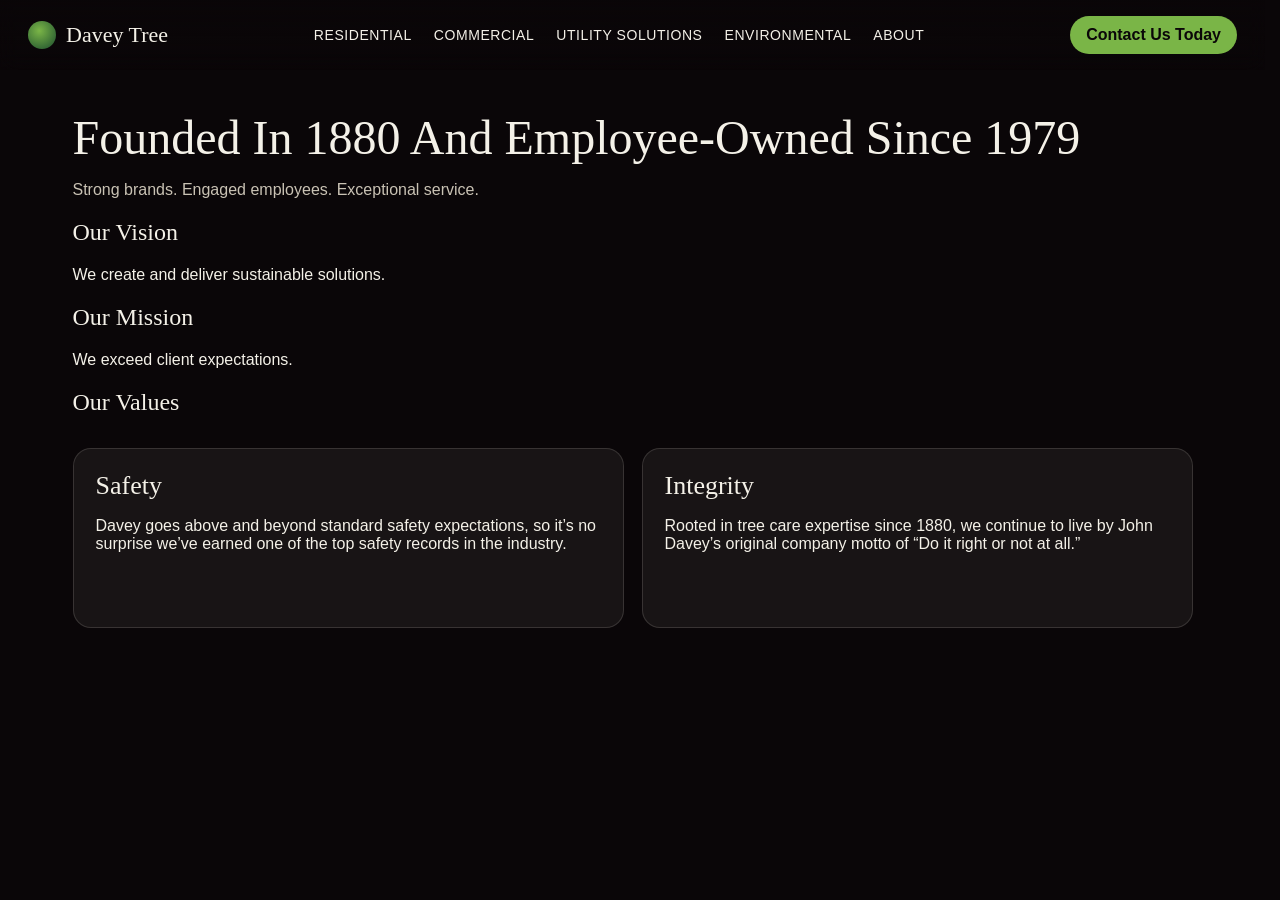
==== about/index.html @ 0217c0de "feat: service and contact pages" ====
<!doctype html><html lang="en"><head><meta charset="utf-8"/><meta name="viewport" content="width=device-width,initial-scale=1"/><title>About Us | Davey Tree</title><link rel="stylesheet" href="/styles.css"/></head><body><header class="nav"><a class="brand" href="/"><span class="brand-mark"></span> Davey Tree</a><nav class="nav-links"><a href="/residential/">Residential</a><a href="/commercial/">Commercial</a><a href="/utility/">Utility Solutions</a><a href="/environmental/">Environmental</a><a href="/about/">About</a></nav><a class="cta" href="/contact/">Contact Us Today</a></header><main class="wrap" style="padding-top:110px"><h1 class="section-title">Founded In 1880 And Employee-Owned Since 1979</h1><p class="lede">Strong brands. Engaged employees. Exceptional service.</p><h2>Our Vision</h2><p>We create and deliver sustainable solutions.</p><h2>Our Mission</h2><p>We exceed client expectations.</p><h2>Our Values</h2><div class="grid"><article class="card"><h3>Safety</h3><p>Davey goes above and beyond standard safety expectations, so it’s no surprise we’ve earned one of the top safety records in the industry.</p></article><article class="card"><h3>Integrity</h3><p>Rooted in tree care expertise since 1880, we continue to live by John Davey’s original company motto of “Do it right or not at all.”</p></article></div></main><script src="/app.js"></script></body></html>
---- styles.css ----
:root {
  --bg: #0a0608;
  --ink: #f4f1e8;
  --muted: #c9c2b4;
  --green: #2f6b3a;
  --green-deep: #1b4d2e;
  --leaf: #7ab547;
  --gold: #c4a35a;
  --card: rgba(244,241,232,0.06);
  --line: rgba(244,241,232,0.14);
}
* { box-sizing: border-box; }
html { scrollbar-gutter: stable; }
html, body {
  margin: 0; padding: 0;
  background: var(--bg);
  color: var(--ink);
  font-family: Imprima, "Segoe UI", sans-serif;
}
a { color: inherit; text-decoration: none; }
h1,h2,h3,h4 { font-family: "Viaoda Libre", Georgia, serif; font-weight: 400; }
.nav {
  position: fixed; top: 0; left: 0; right: 0; z-index: 40;
  display: flex; align-items: center; justify-content: space-between;
  padding: 16px 28px;
  background: linear-gradient(180deg, rgba(10,6,8,.92), rgba(10,6,8,.35) 70%, transparent);
  backdrop-filter: blur(10px);
}
.brand { display: flex; align-items: center; gap: 10px; font-family: "Viaoda Libre", serif; font-size: 22px; }
.brand-mark {
  width: 28px; height: 28px; border-radius: 50%;
  background: radial-gradient(circle at 40% 35%, var(--leaf), var(--green-deep));
}
.nav-links { display: flex; gap: 22px; font-size: 14px; letter-spacing: .04em; text-transform: uppercase; }
.cta { background: var(--leaf); color: #0a0608; border: 0; padding: 10px 16px; border-radius: 999px; font-weight: 600; }
.hero-scroll { height: 280vh; position: relative; }
.hero-sticky { position: sticky; top: 0; height: 100vh; overflow: hidden; }
.layer { position: absolute; inset: -8%; background-size: cover; background-position: center; will-change: transform; }
.portal { inset: 8% 18%; border-radius: 40% 40% 46% 46%; box-shadow: inset 0 0 80px rgba(10,6,8,.55); opacity: .85; }
.curtain { width: 38%; top: 0; bottom: 0; background: linear-gradient(90deg, #0a0608, transparent); pointer-events: none; }
.curtain.left { left: 0; }
.curtain.right { right: 0; background: linear-gradient(270deg, #0a0608, transparent); }
.hero-copy { position: absolute; inset: 0; display: grid; place-content: end start; padding: 12vh 8vw 10vh; z-index: 5; }
.kicker { letter-spacing: .22em; text-transform: uppercase; font-size: 12px; color: var(--leaf); margin-bottom: 14px; }
.hero-copy h1 { font-size: clamp(36px, 6vw, 76px); line-height: 1.05; margin: 0 0 16px; max-width: 16ch; }
.hero-copy p { max-width: 46ch; color: var(--muted); font-size: 18px; }
.wrap { width: min(1120px, calc(100% - 48px)); margin: 0 auto; padding: 72px 0; }
.section-title { font-size: clamp(28px, 4vw, 48px); margin: 0 0 12px; }
.lede { color: var(--muted); max-width: 62ch; }
.grid { display: grid; grid-template-columns: repeat(auto-fit, minmax(240px, 1fr)); gap: 18px; margin-top: 32px; }
.card { background: var(--card); border: 1px solid var(--line); border-radius: 18px; padding: 22px; min-height: 180px; }
.card h3 { margin: 0 0 8px; font-size: 26px; }
.card ul { margin: 10px 0 0; padding-left: 18px; color: var(--muted); }
.card a.more { display: inline-block; margin-top: 14px; color: var(--leaf); }
.band { background: linear-gradient(180deg, rgba(27,77,46,.35), transparent); border-top: 1px solid var(--line); }
.footer { border-top: 1px solid var(--line); padding: 40px 0 28px; color: var(--muted); font-size: 14px; }
.footer .cols { display: grid; grid-template-columns: 1.4fr 1fr 1fr; gap: 24px; }
.notice { font-size: 12px; opacity: .75; margin-top: 24px; }
.form { display: grid; gap: 12px; max-width: 520px; }
input, select, textarea { width: 100%; padding: 12px 14px; border-radius: 10px; border: 1px solid var(--line); background: rgba(244,241,232,.06); color: var(--ink); font: inherit; }
.success { display: none; border: 1px solid var(--leaf); padding: 20px; border-radius: 14px; }
@media (max-width: 767px) { .nav-links { display: none; } .footer .cols { grid-template-columns: 1fr; } }
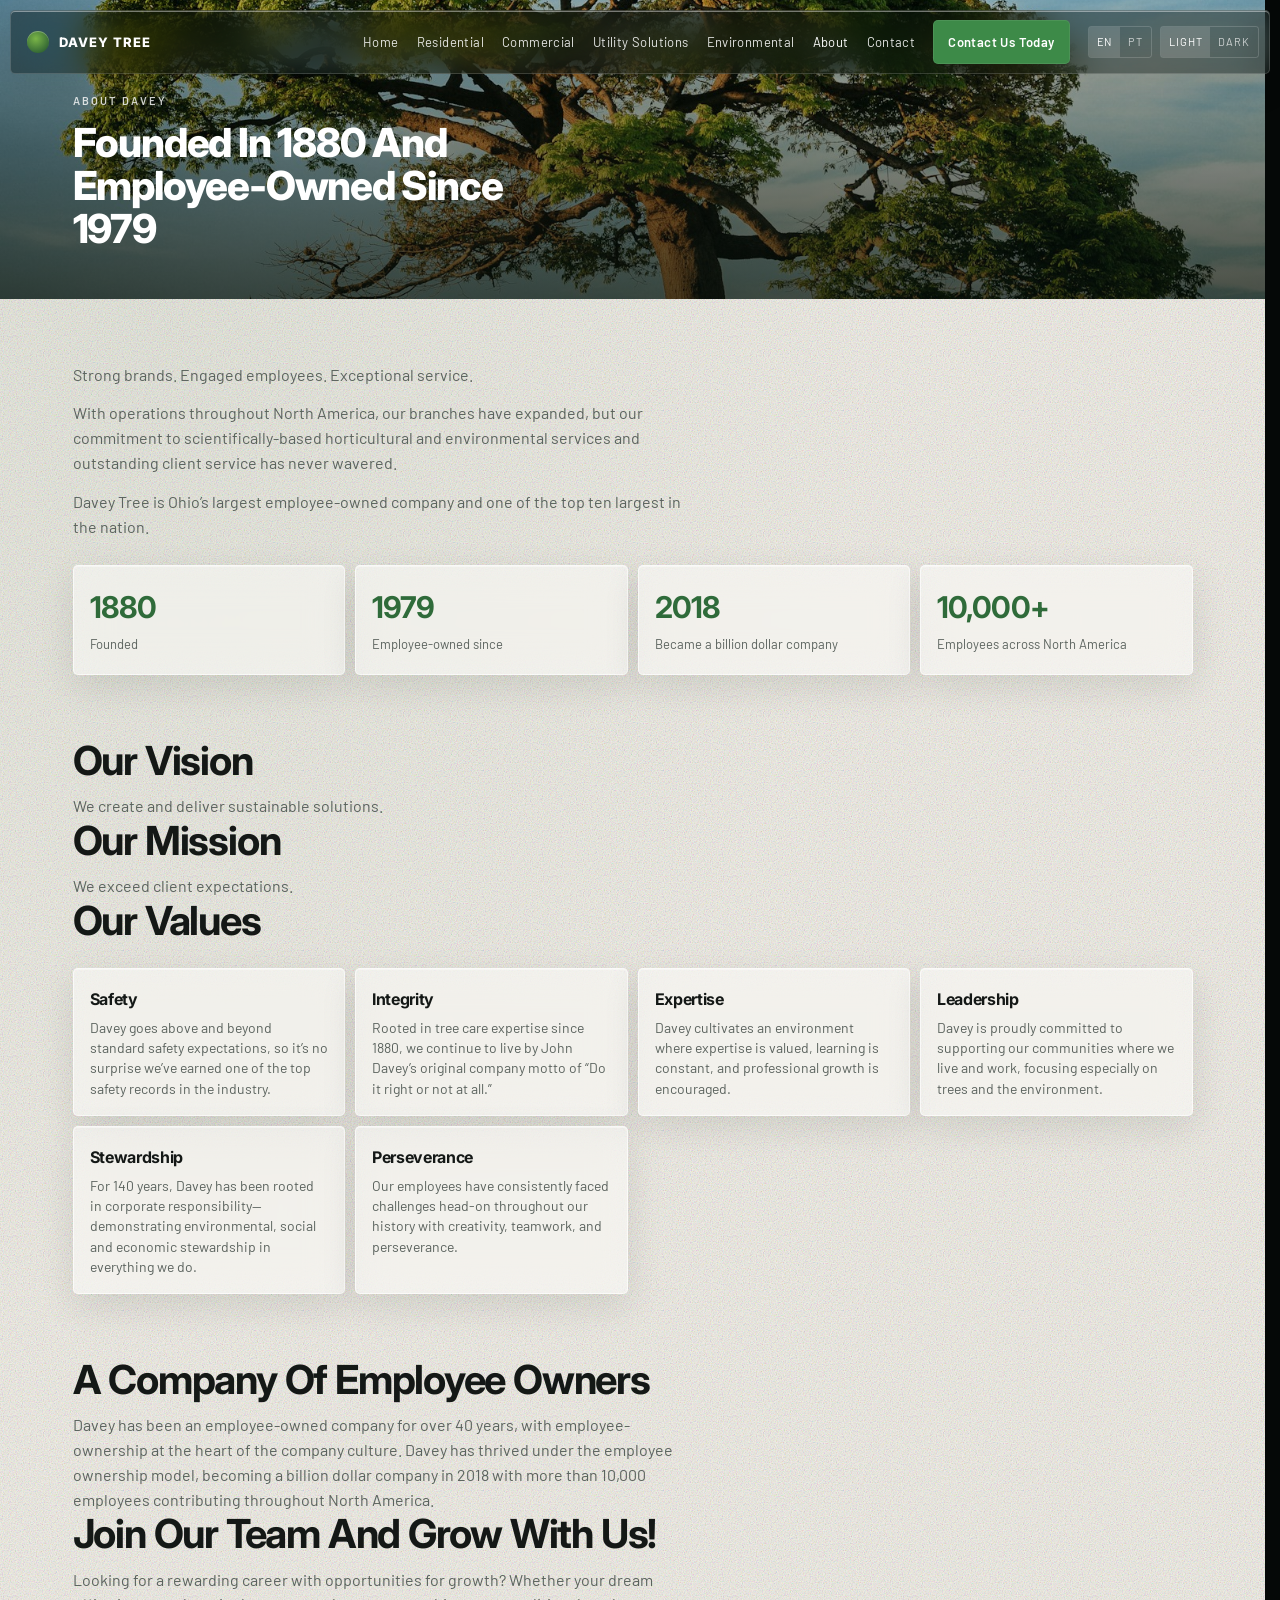
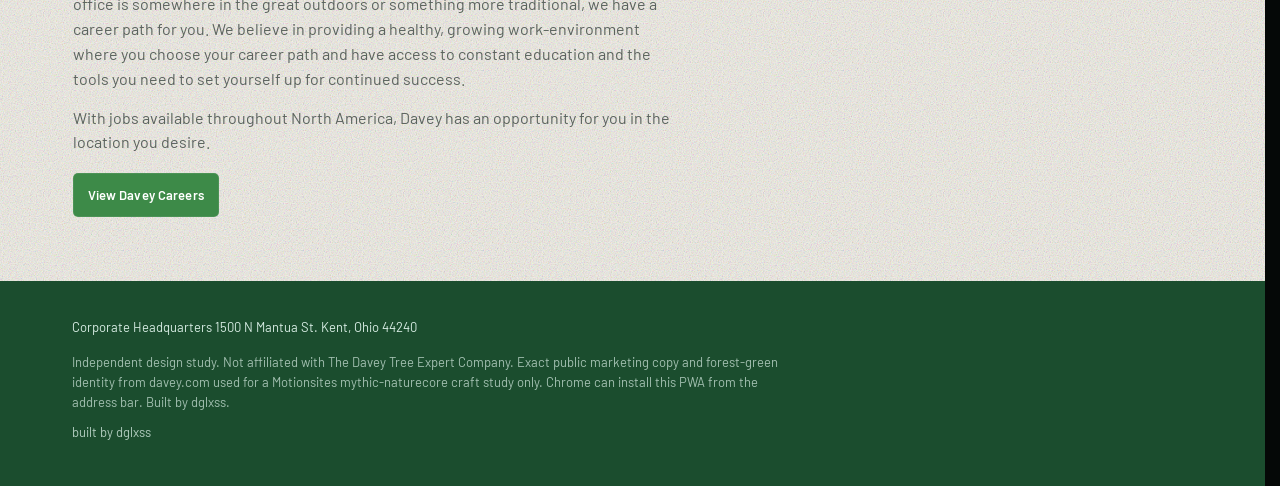
==== commit 340ebe6d: "feat: elevate Davey Tree to liquid-glass craft bar Bring SERVPRO/Budget/Roto glass chrome to the myt" ====
--- a/about/index.html
+++ b/about/index.html
@@ -1 +1,116 @@
-<!doctype html><html lang="en"><head><meta charset="utf-8"/><meta name="viewport" content="width=device-width,initial-scale=1"/><title>About Us | Davey Tree</title><link rel="stylesheet" href="/styles.css"/></head><body><header class="nav"><a class="brand" href="/"><span class="brand-mark"></span> Davey Tree</a><nav class="nav-links"><a href="/residential/">Residential</a><a href="/commercial/">Commercial</a><a href="/utility/">Utility Solutions</a><a href="/environmental/">Environmental</a><a href="/about/">About</a></nav><a class="cta" href="/contact/">Contact Us Today</a></header><main class="wrap" style="padding-top:110px"><h1 class="section-title">Founded In 1880 And Employee-Owned Since 1979</h1><p class="lede">Strong brands. Engaged employees. Exceptional service.</p><h2>Our Vision</h2><p>We create and deliver sustainable solutions.</p><h2>Our Mission</h2><p>We exceed client expectations.</p><h2>Our Values</h2><div class="grid"><article class="card"><h3>Safety</h3><p>Davey goes above and beyond standard safety expectations, so it’s no surprise we’ve earned one of the top safety records in the industry.</p></article><article class="card"><h3>Integrity</h3><p>Rooted in tree care expertise since 1880, we continue to live by John Davey’s original company motto of “Do it right or not at all.”</p></article></div></main><script src="/app.js"></script></body></html>+<!DOCTYPE html>
+<html lang="en">
+<head>
+  <meta charset="utf-8" />
+  <meta name="viewport" content="width=device-width, initial-scale=1" />
+  <title>About Us | Davey Tree</title>
+  <meta name="description" content="Davey Tree has provided home owners and commercial companies quality tree care services since 1880. Learn more about Davey Tree services at Davey.com." />
+  <meta property="og:title" content="About Us | Davey Tree" />
+  <meta property="og:description" content="Davey Tree has provided home owners and commercial companies quality tree care services since 1880. Learn more about Davey Tree services at Davey.com." />
+  <meta property="og:type" content="website" />
+  <meta property="og:url" content="https://davey-tree-pwa.vercel.app/about" />
+  <meta property="og:image" content="https://davey-tree-pwa.vercel.app/images/hero.jpg" />
+  <meta name="twitter:card" content="summary_large_image" />
+  <meta name="twitter:title" content="About Us | Davey Tree" />
+  <meta name="twitter:description" content="Davey Tree has provided home owners and commercial companies quality tree care services since 1880. Learn more about Davey Tree services at Davey.com." />
+  <meta name="theme-color" content="#2f6b3a" />
+  <link rel="canonical" href="https://davey-tree-pwa.vercel.app/about" />
+  <link rel="manifest" href="/manifest.json" />
+  <link rel="icon" href="/icons/icon.svg" type="image/svg+xml" />
+  <link rel="apple-touch-icon" href="/icons/icon-192.svg" />
+  <link rel="stylesheet" href="/css/app.css" />
+  <script>
+    (function () {
+      try {
+        var t = localStorage.getItem('dt-theme');
+        if (t === 'light' || t === 'dark') document.documentElement.setAttribute('data-theme', t);
+        else document.documentElement.setAttribute('data-theme', window.matchMedia('(prefers-color-scheme: dark)').matches ? 'dark' : 'light');
+        if (localStorage.getItem('dt-lang') === 'pt') document.documentElement.setAttribute('lang', 'pt');
+      } catch (e) {}
+    })();
+  </script>
+</head>
+<body class="page">
+  <a class="skip" href="#main" data-i18n="nav.skip">Skip to content</a>
+  <header class="nav liquid-glass">
+    <a class="brand" href="/"><span class="brand-mark" aria-hidden="true"></span>DAVEY TREE</a>
+    <div class="nav-end">
+      <nav class="nav-links" id="navLinks">
+        <a href="/" data-i18n="nav.home">Home</a>
+        <a href="/residential" data-i18n="nav.residential">Residential</a>
+        <a href="/commercial" data-i18n="nav.commercial">Commercial</a>
+        <a href="/utility" data-i18n="nav.utility">Utility Solutions</a>
+        <a href="/environmental" data-i18n="nav.environmental">Environmental</a>
+        <a href="/about" aria-current="page" data-i18n="nav.about">About</a>
+        <a href="/contact" data-i18n="nav.contact">Contact</a>
+        <a class="cta cta-nav" href="/contact">Contact Us Today</a>
+        <div class="nav-tools">
+          <div class="seg" role="group" aria-label="Language">
+            <button type="button" data-set-lang="en" aria-pressed="true">EN</button>
+            <button type="button" data-set-lang="pt" aria-pressed="false">PT</button>
+          </div>
+          <div class="seg" role="group" aria-label="Theme">
+            <button type="button" data-set-theme="light" data-i18n="theme.light">Light</button>
+            <button type="button" data-set-theme="dark" data-i18n="theme.dark">Dark</button>
+          </div>
+        </div>
+      </nav>
+      <a class="cta cta-compact" href="/contact">Contact Us</a>
+      <button class="menu-btn" type="button" aria-expanded="false" aria-controls="navLinks" data-i18n="nav.menu">Menu</button>
+    </div>
+  </header>
+  <section class="page-hero">
+    <div class="page-hero-bg" aria-hidden="true"></div>
+    <div class="page-hero-inner">
+      <p class="eyebrow">About Davey</p>
+      <h1>Founded In 1880 And Employee-Owned Since 1979</h1>
+    </div>
+  </section>
+  <main class="page" id="main">
+    <section class="section">
+      <p>Strong brands. Engaged employees. Exceptional service.</p>
+      <p>With operations throughout North America, our branches have expanded, but our commitment to scientifically-based horticultural and environmental services and outstanding client service has never wavered.</p>
+      <p>Davey Tree is Ohio’s largest employee-owned company and one of the top ten largest in the nation.</p>
+      <div class="stats">
+        <div class="stat liquid-glass"><b>1880</b><span>Founded</span></div>
+        <div class="stat liquid-glass"><b>1979</b><span>Employee-owned since</span></div>
+        <div class="stat liquid-glass"><b>2018</b><span>Became a billion dollar company</span></div>
+        <div class="stat liquid-glass"><b>10,000+</b><span>Employees across North America</span></div>
+      </div>
+    </section>
+    <section class="section" style="padding-top:0">
+      <h2>Our Vision</h2>
+      <p>We create and deliver sustainable solutions.</p>
+      <h2>Our Mission</h2>
+      <p>We exceed client expectations.</p>
+      <h2>Our Values</h2>
+      <div class="grid">
+        <article class="card liquid-glass"><h3>Safety</h3><p>Davey goes above and beyond standard safety expectations, so it’s no surprise we’ve earned one of the top safety records in the industry.</p></article>
+        <article class="card liquid-glass"><h3>Integrity</h3><p>Rooted in tree care expertise since 1880, we continue to live by John Davey’s original company motto of “Do it right or not at all.”</p></article>
+        <article class="card liquid-glass"><h3>Expertise</h3><p>Davey cultivates an environment where expertise is valued, learning is constant, and professional growth is encouraged.</p></article>
+        <article class="card liquid-glass"><h3>Leadership</h3><p>Davey is proudly committed to supporting our communities where we live and work, focusing especially on trees and the environment.</p></article>
+        <article class="card liquid-glass"><h3>Stewardship</h3><p>For 140 years, Davey has been rooted in corporate responsibility—demonstrating environmental, social and economic stewardship in everything we do.</p></article>
+        <article class="card liquid-glass"><h3>Perseverance</h3><p>Our employees have consistently faced challenges head-on throughout our history with creativity, teamwork, and perseverance.</p></article>
+      </div>
+    </section>
+    <section class="section" style="padding-top:0">
+      <h2>A Company Of Employee Owners</h2>
+      <p>Davey has been an employee-owned company for over 40 years, with employee-ownership at the heart of the company culture. Davey has thrived under the employee ownership model, becoming a billion dollar company in 2018 with more than 10,000 employees contributing throughout North America.</p>
+      <h2>Join Our Team And Grow With Us!</h2>
+      <p>Looking for a rewarding career with opportunities for growth? Whether your dream office is somewhere in the great outdoors or something more traditional, we have a career path for you. We believe in providing a healthy, growing work-environment where you choose your career path and have access to constant education and the tools you need to set yourself up for continued success.</p>
+      <p>With jobs available throughout North America, Davey has an opportunity for you in the location you desire.</p>
+      <p style="margin-top:18px"><a class="cta" href="https://jobs.davey.com" rel="noopener">View Davey Careers</a></p>
+    </section>
+  </main>
+  <footer class="footer">
+    <div>Corporate Headquarters 1500 N Mantua St. Kent, Ohio 44240</div>
+    <p class="disclaimer" data-i18n="study.disclaimer">Independent design study. Not affiliated with The Davey Tree Expert Company. Exact public marketing copy and forest-green identity from davey.com used for a Motionsites mythic-naturecore craft study only. Chrome can install this PWA from the address bar. Built by dglxss.</p>
+    <p class="byline">built by dglxss</p>
+  </footer>
+  <div class="dock liquid-glass">
+    <a class="cta" href="/contact">Request A Free Consultation</a>
+    <a class="btn-ghost" href="https://www.davey.com/local-residential-office-directory/" rel="noopener">Find A Local Office</a>
+  </div>
+  <script src="/js/app.js"></script>
+</body>
+</html>
--- a/css/app.css
+++ b/css/app.css
@@ -0,0 +1,586 @@
+@import url('https://fonts.googleapis.com/css2?family=Barlow:wght@400;500;600;700&family=Inter:wght@500;600;700;800&display=swap');
+
+:root {
+  --green: #2f6b3a;
+  --green-2: #3d8a48;
+  --green-deep: #1b4d2e;
+  --leaf: #7ab547;
+  --gold: #c4a35a;
+  --cream: #f4f1e8;
+  --ink: #141816;
+  --muted: #5b635e;
+  --white: #ffffff;
+  --line: rgba(20, 24, 22, 0.1);
+  --glass: rgba(255, 255, 255, 0.56);
+  --glass-border: rgba(255, 255, 255, 0.62);
+  --glass-ink: #141816;
+  --page: var(--cream);
+  --panel: rgba(255, 255, 255, 0.42);
+  --r: 5px;
+  --r-sm: 3px;
+  --ease: cubic-bezier(0.22, 1, 0.36, 1);
+  --t: 280ms;
+  --pad: clamp(20px, 6vw, 72px);
+  --max: 1120px;
+  --nav-h: 64px;
+  color-scheme: light;
+}
+
+html[data-theme="dark"] {
+  --cream: #0b100e;
+  --ink: #e7efe9;
+  --muted: #9aaba2;
+  --line: rgba(255, 255, 255, 0.1);
+  --glass: rgba(10, 18, 14, 0.48);
+  --glass-border: rgba(255, 255, 255, 0.14);
+  --glass-ink: #e7efe9;
+  --page: #080c0a;
+  --panel: rgba(14, 24, 19, 0.55);
+  color-scheme: dark;
+}
+
+* { box-sizing: border-box; }
+html, body { margin: 0; padding: 0; }
+html { background: #050807; scrollbar-gutter: stable; }
+body {
+  font-family: Barlow, Inter, system-ui, sans-serif;
+  color: var(--ink);
+  background: var(--page);
+  line-height: 1.55;
+  min-height: 100%;
+  overflow-x: clip;
+}
+img { max-width: 100%; }
+a { color: inherit; }
+button, input, select, textarea { font: inherit; }
+[hidden] { display: none !important; }
+
+.skip {
+  position: absolute;
+  left: 12px;
+  top: -48px;
+  z-index: 80;
+  padding: 8px 12px;
+  background: var(--green);
+  color: #fff;
+  border-radius: var(--r-sm);
+}
+.skip:focus { top: 12px; }
+
+.liquid-glass {
+  background: var(--glass);
+  background-blend-mode: luminosity;
+  backdrop-filter: blur(18px) saturate(1.45);
+  -webkit-backdrop-filter: blur(18px) saturate(1.45);
+  border: 1px solid var(--glass-border);
+  box-shadow:
+    inset 0 1px 0 rgba(255, 255, 255, 0.42),
+    0 12px 36px rgba(4, 16, 10, 0.1);
+}
+
+.nav.liquid-glass {
+  --glass: rgba(8, 16, 12, 0.42);
+  --glass-border: rgba(255, 255, 255, 0.16);
+  color: #fff;
+}
+
+.nav {
+  position: fixed;
+  top: 10px;
+  left: 10px;
+  right: 10px;
+  z-index: 50;
+  display: flex;
+  align-items: center;
+  justify-content: space-between;
+  gap: 16px;
+  min-height: var(--nav-h);
+  padding: 8px 10px 8px 16px;
+  border-radius: var(--r);
+  contain: layout paint;
+}
+
+.brand {
+  display: inline-flex;
+  align-items: center;
+  gap: 10px;
+  font-family: Inter, sans-serif;
+  font-weight: 800;
+  letter-spacing: 0.08em;
+  color: #fff;
+  text-decoration: none;
+  font-size: 13px;
+}
+.brand-mark {
+  width: 22px;
+  height: 22px;
+  border-radius: 50%;
+  background: radial-gradient(circle at 40% 35%, var(--leaf), var(--green-deep));
+  box-shadow: inset 0 1px 0 rgba(255, 255, 255, 0.28);
+}
+
+.nav-end {
+  display: flex;
+  align-items: center;
+  gap: 8px;
+}
+.nav-links {
+  display: flex;
+  align-items: center;
+  gap: 18px;
+}
+.nav-links a {
+  color: rgba(255, 255, 255, 0.88);
+  text-decoration: none;
+  font-size: 13px;
+  letter-spacing: 0.03em;
+  transition: color var(--t) var(--ease);
+}
+.nav-links a:hover,
+.nav-links a[aria-current="page"] { color: #fff; }
+
+.nav-tools {
+  display: flex;
+  align-items: center;
+  gap: 8px;
+}
+.seg {
+  display: inline-flex;
+  border: 1px solid rgba(255, 255, 255, 0.16);
+  border-radius: var(--r-sm);
+  overflow: hidden;
+}
+.seg button {
+  appearance: none;
+  border: 0;
+  background: transparent;
+  color: rgba(255, 255, 255, 0.7);
+  padding: 6px 8px;
+  font-size: 11px;
+  letter-spacing: 0.08em;
+  text-transform: uppercase;
+  cursor: pointer;
+}
+.seg button[aria-pressed="true"] {
+  background: rgba(255, 255, 255, 0.14);
+  color: #fff;
+}
+
+.cta,
+.btn-ghost,
+button.submit,
+.menu-btn {
+  border-radius: var(--r);
+  text-decoration: none;
+  font-weight: 600;
+  font-size: 13px;
+  letter-spacing: 0.01em;
+  transition: transform var(--t) var(--ease), background var(--t) var(--ease), border-color var(--t) var(--ease);
+}
+.cta,
+button.submit {
+  background: var(--green-2);
+  color: #fff !important;
+  border: 1px solid rgba(255, 255, 255, 0.08);
+  padding: 11px 14px;
+  display: inline-flex;
+  align-items: center;
+  justify-content: center;
+  cursor: pointer;
+}
+.cta:hover,
+button.submit:hover { background: #479852; }
+.cta-compact { padding: 10px 12px; }
+.btn-ghost {
+  border: 1px solid rgba(255, 255, 255, 0.34);
+  color: #fff;
+  padding: 11px 14px;
+  background: rgba(255, 255, 255, 0.04);
+}
+.btn-ghost:hover { border-color: #fff; }
+.menu-btn {
+  display: none;
+  border: 1px solid rgba(255, 255, 255, 0.22);
+  background: rgba(255, 255, 255, 0.06);
+  color: #fff;
+  padding: 10px 12px;
+  cursor: pointer;
+}
+
+.hero {
+  position: relative;
+  min-height: 100svh;
+  overflow: hidden;
+  overflow: clip;
+  color: #fff;
+  display: grid;
+  align-items: end;
+  isolation: isolate;
+  contain: layout paint;
+}
+.hero-photo {
+  position: absolute;
+  inset: -8%;
+  z-index: 0;
+  width: 116%;
+  height: 116%;
+  object-fit: cover;
+  transform: scale3d(1.08, 1.08, 1);
+  transform-origin: center;
+  background:
+    #102016
+    center 46% / cover no-repeat
+    url('/images/hero.jpg');
+  filter: saturate(1.12) contrast(1.04) brightness(1.05);
+  backface-visibility: hidden;
+  will-change: transform;
+}
+.hero-grade,
+.hero-grain,
+.hero-overlay {
+  position: absolute;
+  inset: 0;
+  pointer-events: none;
+}
+.hero-grade {
+  z-index: 1;
+  background:
+    linear-gradient(90deg, rgba(6, 16, 12, 0.42) 0%, rgba(6, 16, 12, 0.08) 58%),
+    linear-gradient(180deg, rgba(4, 14, 10, 0.12) 0%, rgba(4, 14, 10, 0.18) 48%, rgba(3, 12, 8, 0.5) 100%);
+}
+.hero-grain {
+  z-index: 2;
+  opacity: 0.1;
+  background-image: url('/images/grain.svg');
+  background-size: 180px;
+}
+.hero-overlay {
+  z-index: 3;
+  background: linear-gradient(180deg, rgba(0, 0, 0, 0.06) 0%, rgba(0, 12, 8, 0.28) 100%);
+}
+.hero-inner {
+  position: relative;
+  z-index: 4;
+  width: min(var(--max), calc(100% - 20px));
+  margin: 0 auto;
+  padding: calc(var(--nav-h) + 36px) 0 56px;
+  text-shadow: 0 2px 28px rgba(0, 0, 0, 0.38);
+}
+.eyebrow {
+  font-size: 11px;
+  letter-spacing: 0.2em;
+  text-transform: uppercase;
+  opacity: 0.82;
+  margin: 0 0 12px;
+  font-weight: 600;
+}
+h1 {
+  font-family: Inter, sans-serif;
+  font-weight: 800;
+  font-size: clamp(38px, 8.4vw, 78px);
+  line-height: 0.92;
+  letter-spacing: -0.038em;
+  margin: 0 0 16px;
+  max-width: 16ch;
+}
+.lede {
+  font-size: clamp(16px, 2.2vw, 20px);
+  max-width: 46ch;
+  line-height: 1.45;
+  opacity: 0.92;
+  margin: 0;
+}
+.hero-actions {
+  display: flex;
+  gap: 10px;
+  margin-top: 26px;
+  flex-wrap: wrap;
+}
+.trust-row {
+  display: grid;
+  grid-template-columns: repeat(3, minmax(0, 1fr));
+  gap: 10px;
+  list-style: none;
+  padding: 0;
+  margin: 28px 0 0;
+}
+.trust-row li {
+  padding: 14px 14px 13px;
+  border-radius: var(--r);
+  color: #fff;
+}
+.trust-row b {
+  display: block;
+  font-family: Inter, sans-serif;
+  font-size: 14px;
+  margin-bottom: 4px;
+}
+.trust-row span {
+  display: block;
+  font-size: 13px;
+  line-height: 1.4;
+  color: rgba(255, 255, 255, 0.74);
+}
+
+.page {
+  background-color: var(--page);
+  background-image:
+    url('/images/grain.svg'),
+    radial-gradient(ellipse at 12% 0%, rgba(47, 107, 58, 0.07), transparent 46%);
+  background-size: 180px 180px, auto;
+  color: var(--ink);
+}
+.section {
+  width: min(var(--max), calc(100% - 20px));
+  margin: 0 auto;
+  padding: 64px 0;
+}
+.section h2,
+.page-hero h1 {
+  font-family: Inter, sans-serif;
+  font-size: clamp(26px, 4vw, 40px);
+  letter-spacing: -0.03em;
+  line-height: 1.08;
+  margin: 0 0 12px;
+}
+.section > p,
+.prose { max-width: 68ch; color: var(--muted); margin: 0; }
+.section > p + p,
+.prose + p { margin-top: 14px; }
+.kicker {
+  font-size: 11px;
+  letter-spacing: 0.16em;
+  text-transform: uppercase;
+  color: var(--green);
+  font-weight: 700;
+  margin: 0 0 10px;
+}
+
+.grid {
+  display: grid;
+  grid-template-columns: repeat(auto-fit, minmax(220px, 1fr));
+  gap: 10px;
+  margin-top: 26px;
+}
+.card {
+  border-radius: var(--r);
+  padding: 18px 16px 16px;
+  color: var(--glass-ink);
+  transition: transform var(--t) var(--ease), border-color var(--t) var(--ease);
+}
+html[data-theme="light"] .card,
+html[data-theme="light"] .stat,
+html[data-theme="light"] .panel {
+  background: rgba(255, 255, 255, 0.5);
+}
+.card:hover { transform: translate3d(0, -2px, 0); }
+.card svg {
+  width: 22px;
+  height: 22px;
+  stroke: var(--green);
+  fill: none;
+  stroke-width: 1.6;
+  margin-bottom: 12px;
+}
+.card h3 {
+  margin: 0 0 6px;
+  font-family: Inter, sans-serif;
+  font-size: 16px;
+  letter-spacing: -0.02em;
+}
+.card p,
+.card ul { margin: 0; color: var(--muted); font-size: 14px; line-height: 1.45; }
+.card ul { padding-left: 18px; margin-top: 8px; }
+.card a.more {
+  display: inline-block;
+  margin-top: 14px;
+  color: var(--green);
+  font-weight: 600;
+  text-decoration: none;
+}
+
+.stats {
+  display: grid;
+  grid-template-columns: repeat(4, minmax(0, 1fr));
+  gap: 10px;
+  margin-top: 26px;
+}
+.stat {
+  border-radius: var(--r);
+  padding: 18px 16px;
+  color: var(--glass-ink);
+}
+.stat b {
+  display: block;
+  font-size: 30px;
+  font-family: Inter, sans-serif;
+  letter-spacing: -0.03em;
+  color: var(--green);
+}
+.stat span { color: var(--muted); font-size: 13px; }
+
+.chips {
+  display: flex;
+  flex-wrap: wrap;
+  gap: 8px;
+  list-style: none;
+  padding: 0;
+  margin: 20px 0 0;
+}
+.chips li {
+  padding: 7px 10px;
+  border-radius: var(--r-sm);
+  font-size: 13px;
+}
+
+.split {
+  display: grid;
+  grid-template-columns: 1.4fr 0.8fr;
+  gap: 16px;
+  align-items: stretch;
+}
+.panel {
+  border-radius: var(--r);
+  padding: 22px 20px;
+}
+.panel .cta { margin-top: 14px; }
+.panel p { margin: 0; color: var(--muted); }
+
+.page-hero {
+  position: relative;
+  min-height: 280px;
+  color: #fff;
+  overflow: hidden;
+  display: grid;
+  align-items: end;
+}
+.page-hero-bg {
+  position: absolute;
+  inset: 0;
+  background:
+    linear-gradient(180deg, rgba(4, 12, 8, 0.28), rgba(4, 12, 8, 0.72)),
+    center / cover no-repeat url('/images/canopy.jpg');
+}
+.page-hero-inner {
+  position: relative;
+  z-index: 1;
+  width: min(var(--max), calc(100% - 20px));
+  margin: 0 auto;
+  padding: calc(var(--nav-h) + 28px) 0 36px;
+}
+.page-hero h1 { color: #fff; max-width: 18ch; }
+
+.footer {
+  background: var(--green-deep);
+  color: #d7ece3;
+  padding: 36px var(--pad) 44px;
+  font-size: 13px;
+}
+.footer a { color: #fff; }
+.disclaimer { opacity: 0.72; margin: 14px 0 0; max-width: 720px; }
+.byline { margin: 10px 0 0; opacity: 0.8; }
+
+form {
+  display: grid;
+  gap: 12px;
+  max-width: 520px;
+}
+label { font-size: 13px; font-weight: 600; display: grid; gap: 6px; }
+input, select, textarea {
+  width: 100%;
+  padding: 12px 12px;
+  border-radius: var(--r-sm);
+  border: 1px solid var(--line);
+  background: var(--panel);
+  color: var(--ink);
+}
+.notice {
+  background: rgba(196, 163, 90, 0.16);
+  border: 1px solid rgba(196, 163, 90, 0.28);
+  padding: 12px 14px;
+  border-radius: var(--r);
+  font-size: 14px;
+  max-width: 640px;
+}
+.success {
+  border: 1px solid var(--leaf);
+  padding: 20px;
+  border-radius: var(--r);
+}
+
+.dock { display: none; }
+.dock.liquid-glass {
+  --glass: rgba(8, 16, 12, 0.58);
+  --glass-border: rgba(255, 255, 255, 0.16);
+}
+
+.band { position: relative; }
+.band::before {
+  content: "";
+  position: absolute;
+  inset: 0 calc(50% - 50vw);
+  background:
+    linear-gradient(180deg, rgba(244, 241, 232, 0.78), rgba(244, 241, 232, 0.86)),
+    url('/images/canopy.jpg') center / cover no-repeat;
+  pointer-events: none;
+}
+html[data-theme="dark"] .band::before {
+  background:
+    linear-gradient(180deg, rgba(8, 12, 10, 0.8), rgba(8, 12, 10, 0.88)),
+    url('/images/canopy.jpg') center / cover no-repeat;
+}
+.band > * { position: relative; z-index: 1; }
+
+@media (min-width: 821px) {
+  .cta-compact { display: none; }
+}
+@media (max-width: 1140px) {
+  .cta-nav { display: none; }
+}
+@media (max-width: 980px) {
+  .split { grid-template-columns: 1fr; }
+}
+
+@media (max-width: 820px) {
+  .nav-links {
+    display: none;
+    position: absolute;
+    top: calc(100% + 8px);
+    left: 0;
+    right: 0;
+    padding: 14px;
+    border-radius: var(--r);
+    flex-direction: column;
+    align-items: stretch;
+    gap: 12px;
+    background: rgba(8, 16, 12, 0.78);
+    border: 1px solid rgba(255, 255, 255, 0.14);
+    backdrop-filter: blur(18px) saturate(1.4);
+    -webkit-backdrop-filter: blur(18px) saturate(1.4);
+  }
+  .nav-links.is-open { display: flex; }
+  .nav-tools { justify-content: space-between; }
+  .menu-btn { display: inline-flex; }
+  .cta-nav { display: none; }
+  .trust-row,
+  .stats { grid-template-columns: 1fr; }
+  .dock {
+    display: grid;
+    grid-template-columns: 1fr 1fr;
+    gap: 8px;
+    position: fixed;
+    left: 10px;
+    right: 10px;
+    bottom: calc(10px + env(safe-area-inset-bottom));
+    z-index: 45;
+    padding: 8px;
+    border-radius: var(--r);
+  }
+  .footer { padding-bottom: 112px; }
+}
+
+@media (prefers-reduced-motion: reduce) {
+  .hero-photo { transform: scale3d(1.08, 1.08, 1); will-change: auto; }
+  .card:hover { transform: none; }
+  * { scroll-behavior: auto !important; }
+}
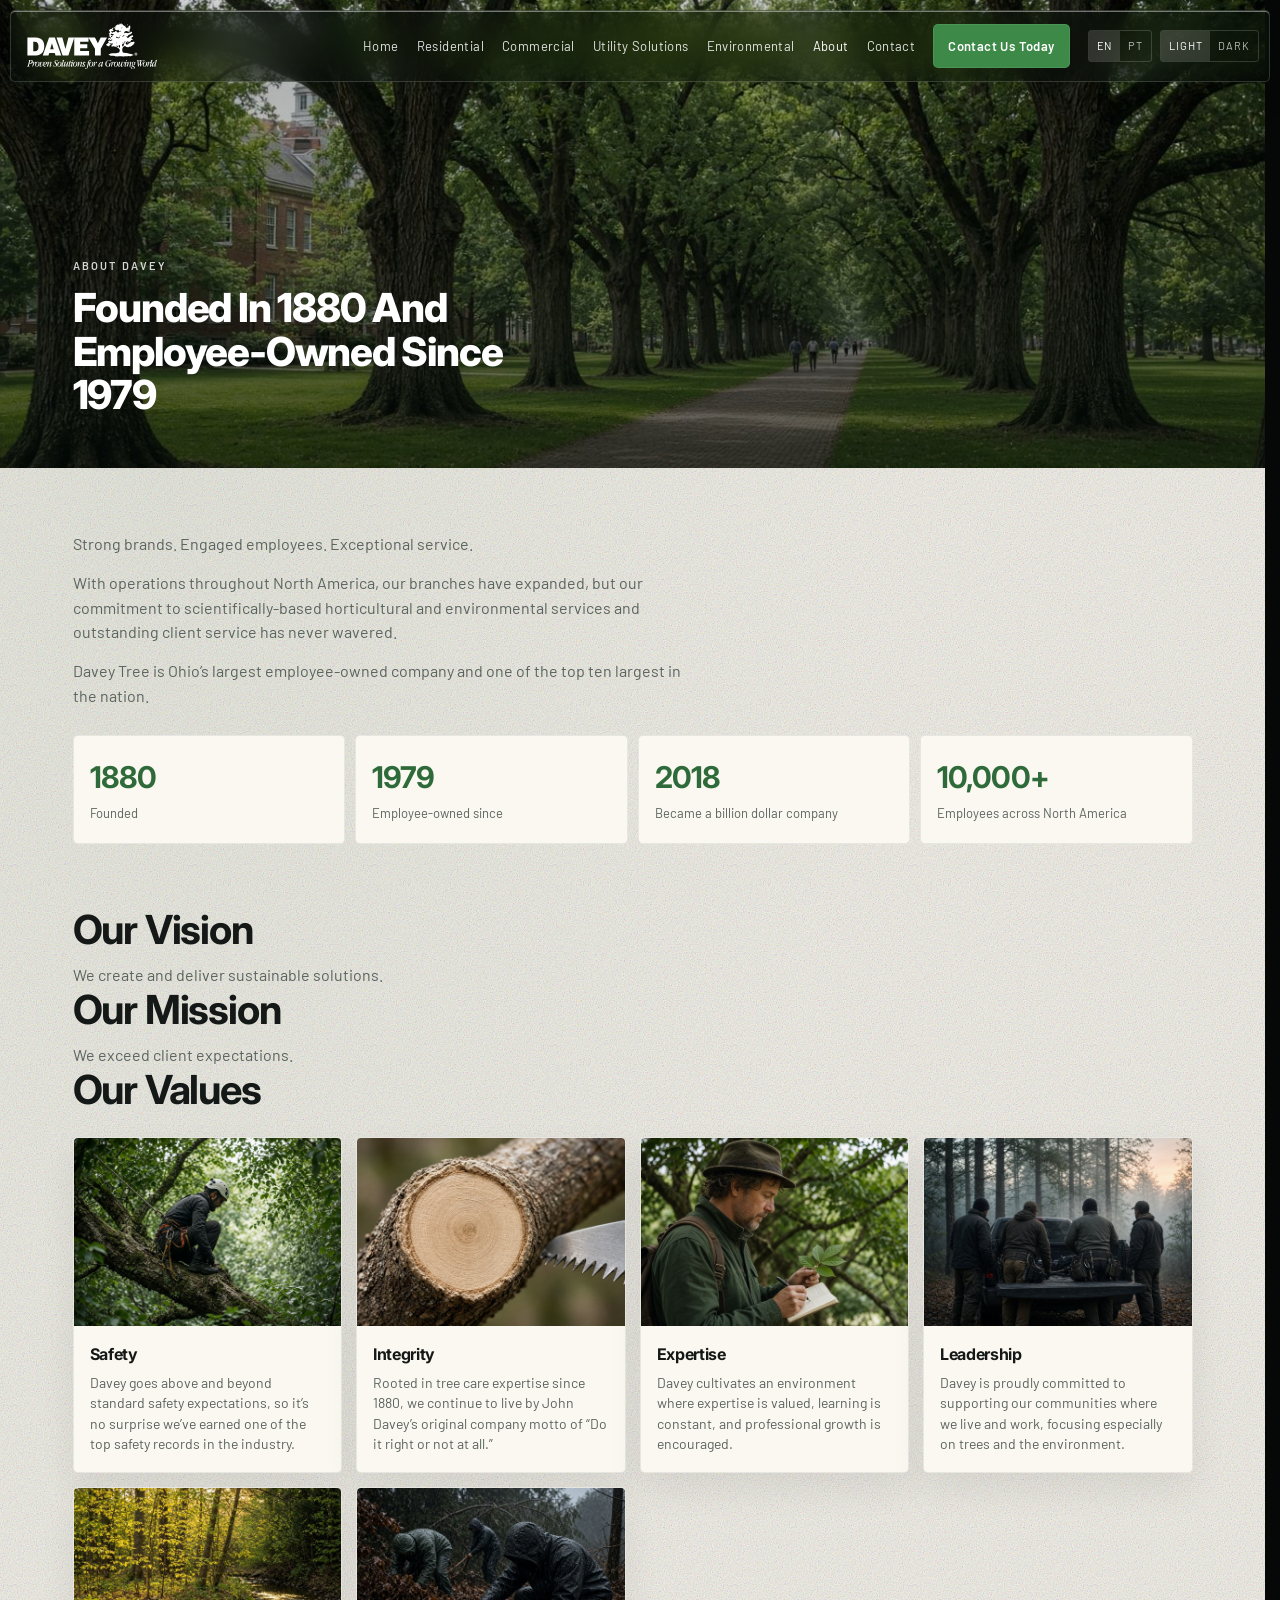
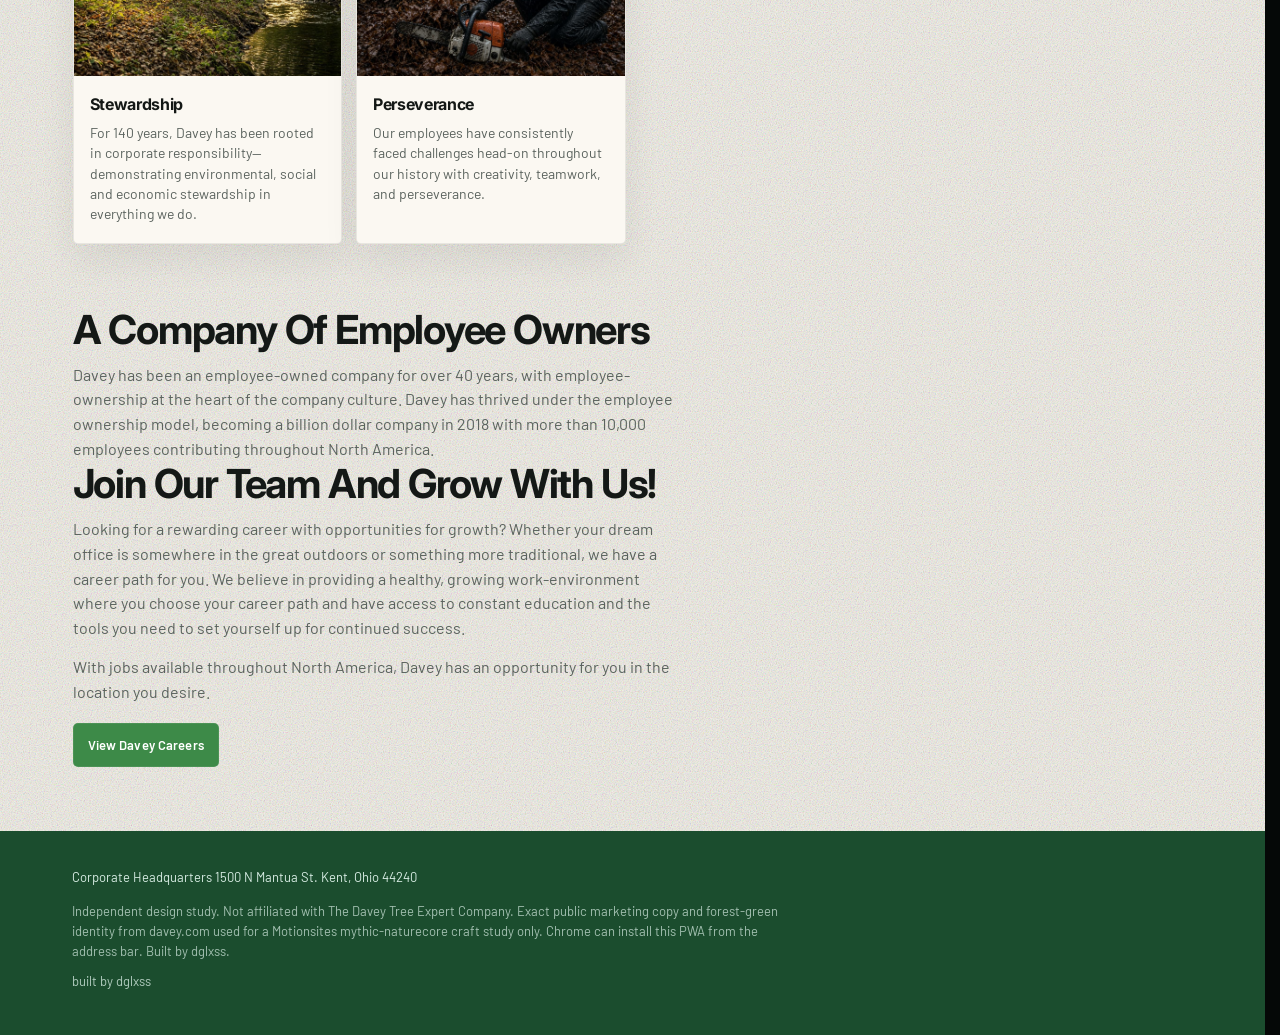
==== commit cd7a7707: "feat: replace placeholder mark with Davey wordmark and editorial plates Use the public Davey wordmar" ====
--- a/about/index.html
+++ b/about/index.html
@@ -33,7 +33,7 @@
 <body class="page">
   <a class="skip" href="#main" data-i18n="nav.skip">Skip to content</a>
   <header class="nav liquid-glass">
-    <a class="brand" href="/"><span class="brand-mark" aria-hidden="true"></span>DAVEY TREE</a>
+    <a class="brand" href="/" aria-label="Davey Tree"><img class="brand-logo" src="/images/brand/davey-tree-logo-white.svg" alt="Davey Tree" width="130" height="46" /></a>
     <div class="nav-end">
       <nav class="nav-links" id="navLinks">
         <a href="/" data-i18n="nav.home">Home</a>
@@ -59,7 +59,7 @@
       <button class="menu-btn" type="button" aria-expanded="false" aria-controls="navLinks" data-i18n="nav.menu">Menu</button>
     </div>
   </header>
-  <section class="page-hero">
+  <section class="page-hero" style="--hero-plate: url('/images/plates/hero-about.jpg')">
     <div class="page-hero-bg" aria-hidden="true"></div>
     <div class="page-hero-inner">
       <p class="eyebrow">About Davey</p>
@@ -72,10 +72,10 @@
       <p>With operations throughout North America, our branches have expanded, but our commitment to scientifically-based horticultural and environmental services and outstanding client service has never wavered.</p>
       <p>Davey Tree is Ohio’s largest employee-owned company and one of the top ten largest in the nation.</p>
       <div class="stats">
-        <div class="stat liquid-glass"><b>1880</b><span>Founded</span></div>
-        <div class="stat liquid-glass"><b>1979</b><span>Employee-owned since</span></div>
-        <div class="stat liquid-glass"><b>2018</b><span>Became a billion dollar company</span></div>
-        <div class="stat liquid-glass"><b>10,000+</b><span>Employees across North America</span></div>
+        <div class="stat"><b>1880</b><span>Founded</span></div>
+        <div class="stat"><b>1979</b><span>Employee-owned since</span></div>
+        <div class="stat"><b>2018</b><span>Became a billion dollar company</span></div>
+        <div class="stat"><b>10,000+</b><span>Employees across North America</span></div>
       </div>
     </section>
     <section class="section" style="padding-top:0">
@@ -85,12 +85,12 @@
       <p>We exceed client expectations.</p>
       <h2>Our Values</h2>
       <div class="grid">
-        <article class="card liquid-glass"><h3>Safety</h3><p>Davey goes above and beyond standard safety expectations, so it’s no surprise we’ve earned one of the top safety records in the industry.</p></article>
-        <article class="card liquid-glass"><h3>Integrity</h3><p>Rooted in tree care expertise since 1880, we continue to live by John Davey’s original company motto of “Do it right or not at all.”</p></article>
-        <article class="card liquid-glass"><h3>Expertise</h3><p>Davey cultivates an environment where expertise is valued, learning is constant, and professional growth is encouraged.</p></article>
-        <article class="card liquid-glass"><h3>Leadership</h3><p>Davey is proudly committed to supporting our communities where we live and work, focusing especially on trees and the environment.</p></article>
-        <article class="card liquid-glass"><h3>Stewardship</h3><p>For 140 years, Davey has been rooted in corporate responsibility—demonstrating environmental, social and economic stewardship in everything we do.</p></article>
-        <article class="card liquid-glass"><h3>Perseverance</h3><p>Our employees have consistently faced challenges head-on throughout our history with creativity, teamwork, and perseverance.</p></article>
+        <article class="card" id="safety"><img class="card-plate" src="/images/plates/about-safety.jpg" alt="An arborist paused on a limb with a safety line" /><div class="card-copy"><h3>Safety</h3><p>Davey goes above and beyond standard safety expectations, so it’s no surprise we’ve earned one of the top safety records in the industry.</p></div></article>
+        <article class="card" id="integrity"><img class="card-plate" src="/images/plates/about-integrity.jpg" alt="A precise pruning cut on a branch" /><div class="card-copy"><h3>Integrity</h3><p>Rooted in tree care expertise since 1880, we continue to live by John Davey’s original company motto of “Do it right or not at all.”</p></div></article>
+        <article class="card" id="expertise"><img class="card-plate" src="/images/plates/about-expertise.jpg" alt="An arborist studying a leaf under the canopy" /><div class="card-copy"><h3>Expertise</h3><p>Davey cultivates an environment where expertise is valued, learning is constant, and professional growth is encouraged.</p></div></article>
+        <article class="card" id="leadership"><img class="card-plate" src="/images/plates/about-leadership.jpg" alt="A crew briefing at a truck tailgate at dawn" /><div class="card-copy"><h3>Leadership</h3><p>Davey is proudly committed to supporting our communities where we live and work, focusing especially on trees and the environment.</p></div></article>
+        <article class="card" id="stewardship"><img class="card-plate" src="/images/plates/about-stewardship.jpg" alt="A restored woodland edge and quiet stream" /><div class="card-copy"><h3>Stewardship</h3><p>For 140 years, Davey has been rooted in corporate responsibility—demonstrating environmental, social and economic stewardship in everything we do.</p></div></article>
+        <article class="card" id="perseverance"><img class="card-plate" src="/images/plates/about-perseverance.jpg" alt="A crew continuing storm cleanup in the rain" /><div class="card-copy"><h3>Perseverance</h3><p>Our employees have consistently faced challenges head-on throughout our history with creativity, teamwork, and perseverance.</p></div></article>
       </div>
     </section>
     <section class="section" style="padding-top:0">
--- a/css/app.css
+++ b/css/app.css
@@ -22,7 +22,11 @@
   --t: 280ms;
   --pad: clamp(20px, 6vw, 72px);
   --max: 1120px;
-  --nav-h: 64px;
+  --nav-h: 72px;
+  --nav-top: 10px;
+  --landing-air: 14px;
+  /* Distance from the viewport top to just under the floating bar. */
+  --sticky-nav-height: calc(var(--nav-top) + var(--nav-h) + var(--landing-air));
   color-scheme: light;
 }
 
@@ -41,7 +45,15 @@
 
 * { box-sizing: border-box; }
 html, body { margin: 0; padding: 0; }
-html { background: #050807; scrollbar-gutter: stable; }
+html {
+  background: #050807;
+  scrollbar-gutter: stable;
+}
+#main,
+section[id],
+article[id] {
+  scroll-margin-top: var(--sticky-nav-height);
+}
 body {
   font-family: Barlow, Inter, system-ui, sans-serif;
   color: var(--ink);
@@ -103,20 +115,14 @@
 .brand {
   display: inline-flex;
   align-items: center;
-  gap: 10px;
-  font-family: Inter, sans-serif;
-  font-weight: 800;
-  letter-spacing: 0.08em;
   color: #fff;
   text-decoration: none;
-  font-size: 13px;
-}
-.brand-mark {
-  width: 22px;
-  height: 22px;
-  border-radius: 50%;
-  background: radial-gradient(circle at 40% 35%, var(--leaf), var(--green-deep));
-  box-shadow: inset 0 1px 0 rgba(255, 255, 255, 0.28);
+  flex: 0 0 auto;
+}
+.brand-logo {
+  display: block;
+  height: 46px;
+  width: auto;
 }
 
 .nav-end {
@@ -263,7 +269,7 @@
   z-index: 4;
   width: min(var(--max), calc(100% - 20px));
   margin: 0 auto;
-  padding: calc(var(--nav-h) + 36px) 0 56px;
+  padding: calc(var(--sticky-nav-height) + 28px) 0 56px;
   text-shadow: 0 2px 28px rgba(0, 0, 0, 0.38);
 }
 .eyebrow {
@@ -308,6 +314,7 @@
   padding: 14px 14px 13px;
   border-radius: var(--r);
   color: #fff;
+  background: rgba(7, 16, 12, 0.66);
 }
 .trust-row b {
   display: block;
@@ -358,22 +365,46 @@
 
 .grid {
   display: grid;
-  grid-template-columns: repeat(auto-fit, minmax(220px, 1fr));
-  gap: 10px;
+  grid-template-columns: repeat(auto-fit, minmax(240px, 1fr));
+  gap: 14px;
   margin-top: 26px;
 }
+@media (min-width: 860px) {
+  .grid.services { grid-template-columns: 1fr 1fr; }
+}
 .card {
   border-radius: var(--r);
-  padding: 18px 16px 16px;
-  color: var(--glass-ink);
+  padding: 0;
+  overflow: hidden;
+  color: var(--ink);
+  background: #fbf8f2;
+  border: 1px solid rgba(20, 24, 22, 0.08);
+  box-shadow: 0 16px 36px rgba(8, 16, 12, 0.07);
   transition: transform var(--t) var(--ease), border-color var(--t) var(--ease);
 }
-html[data-theme="light"] .card,
-html[data-theme="light"] .stat,
-html[data-theme="light"] .panel {
-  background: rgba(255, 255, 255, 0.5);
+html[data-theme="dark"] .card,
+html[data-theme="dark"] .stat,
+html[data-theme="dark"] .panel {
+  background: #121a16;
+  color: var(--ink);
+  border: 1px solid rgba(255, 255, 255, 0.08);
+  box-shadow: 0 16px 36px rgba(0, 0, 0, 0.28);
 }
 .card:hover { transform: translate3d(0, -2px, 0); }
+.card-plate,
+.card-hero img,
+.service-links img,
+.contact-plate img {
+  display: block;
+  width: 100%;
+  object-fit: cover;
+}
+.card-plate,
+.card-hero img {
+  height: 188px;
+}
+.card-hero { display: block; text-decoration: none; color: inherit; }
+.card-copy { padding: 16px 16px 18px; }
 .card svg {
   width: 22px;
   height: 22px;
@@ -391,6 +422,28 @@
 .card p,
 .card ul { margin: 0; color: var(--muted); font-size: 14px; line-height: 1.45; }
 .card ul { padding-left: 18px; margin-top: 8px; }
+.service-links {
+  list-style: none;
+  padding: 0;
+  margin: 12px 0 0;
+  display: grid;
+  gap: 8px;
+}
+.service-links a {
+  display: grid;
+  grid-template-columns: 72px 1fr;
+  gap: 10px;
+  align-items: center;
+  text-decoration: none;
+  color: var(--ink);
+  font-weight: 600;
+  font-size: 14px;
+  line-height: 1.3;
+}
+.service-links img {
+  height: 52px;
+  border-radius: var(--r-sm);
+}
 .card a.more {
   display: inline-block;
   margin-top: 14px;
@@ -408,7 +461,9 @@
 .stat {
   border-radius: var(--r);
   padding: 18px 16px;
-  color: var(--glass-ink);
+  color: var(--ink);
+  background: #fbf8f2;
+  border: 1px solid rgba(20, 24, 22, 0.08);
 }
 .stat b {
   display: block;
@@ -431,6 +486,13 @@
   padding: 7px 10px;
   border-radius: var(--r-sm);
   font-size: 13px;
+  background: #fbf8f2;
+  border: 1px solid rgba(20, 24, 22, 0.1);
+  color: var(--ink);
+}
+html[data-theme="dark"] .chips li {
+  background: #121a16;
+  border-color: rgba(255, 255, 255, 0.1);
 }
 
 .split {
@@ -441,14 +503,20 @@
 }
 .panel {
   border-radius: var(--r);
-  padding: 22px 20px;
-}
+  padding: 0;
+  overflow: hidden;
+  background: #fbf8f2;
+  border: 1px solid rgba(20, 24, 22, 0.08);
+  color: var(--ink);
+}
+form.panel,
+.success.panel { padding: 22px 20px; }
 .panel .cta { margin-top: 14px; }
 .panel p { margin: 0; color: var(--muted); }
 
 .page-hero {
   position: relative;
-  min-height: 280px;
+  min-height: clamp(340px, 52vh, 560px);
   color: #fff;
   overflow: hidden;
   display: grid;
@@ -458,15 +526,15 @@
   position: absolute;
   inset: 0;
   background:
-    linear-gradient(180deg, rgba(4, 12, 8, 0.28), rgba(4, 12, 8, 0.72)),
-    center / cover no-repeat url('/images/canopy.jpg');
+    linear-gradient(180deg, rgba(4, 12, 8, 0.16), rgba(4, 12, 8, 0.62)) center / cover no-repeat,
+    var(--hero-plate, url('/images/hero.jpg')) center / cover no-repeat;
 }
 .page-hero-inner {
   position: relative;
   z-index: 1;
   width: min(var(--max), calc(100% - 20px));
   margin: 0 auto;
-  padding: calc(var(--nav-h) + 28px) 0 36px;
+  padding: calc(var(--sticky-nav-height) + 24px) 0 40px;
 }
 .page-hero h1 { color: #fff; max-width: 18ch; }
 
@@ -514,22 +582,16 @@
   --glass-border: rgba(255, 255, 255, 0.16);
 }
 
-.band { position: relative; }
-.band::before {
-  content: "";
-  position: absolute;
-  inset: 0 calc(50% - 50vw);
-  background:
-    linear-gradient(180deg, rgba(244, 241, 232, 0.78), rgba(244, 241, 232, 0.86)),
-    url('/images/canopy.jpg') center / cover no-repeat;
-  pointer-events: none;
-}
-html[data-theme="dark"] .band::before {
-  background:
-    linear-gradient(180deg, rgba(8, 12, 10, 0.8), rgba(8, 12, 10, 0.88)),
-    url('/images/canopy.jpg') center / cover no-repeat;
-}
-.band > * { position: relative; z-index: 1; }
+.contact-plate {
+  margin: 0;
+  border-radius: var(--r);
+  overflow: hidden;
+  min-height: 280px;
+}
+.contact-plate img {
+  height: 100%;
+  min-height: 320px;
+}
 
 @media (min-width: 821px) {
   .cta-compact { display: none; }
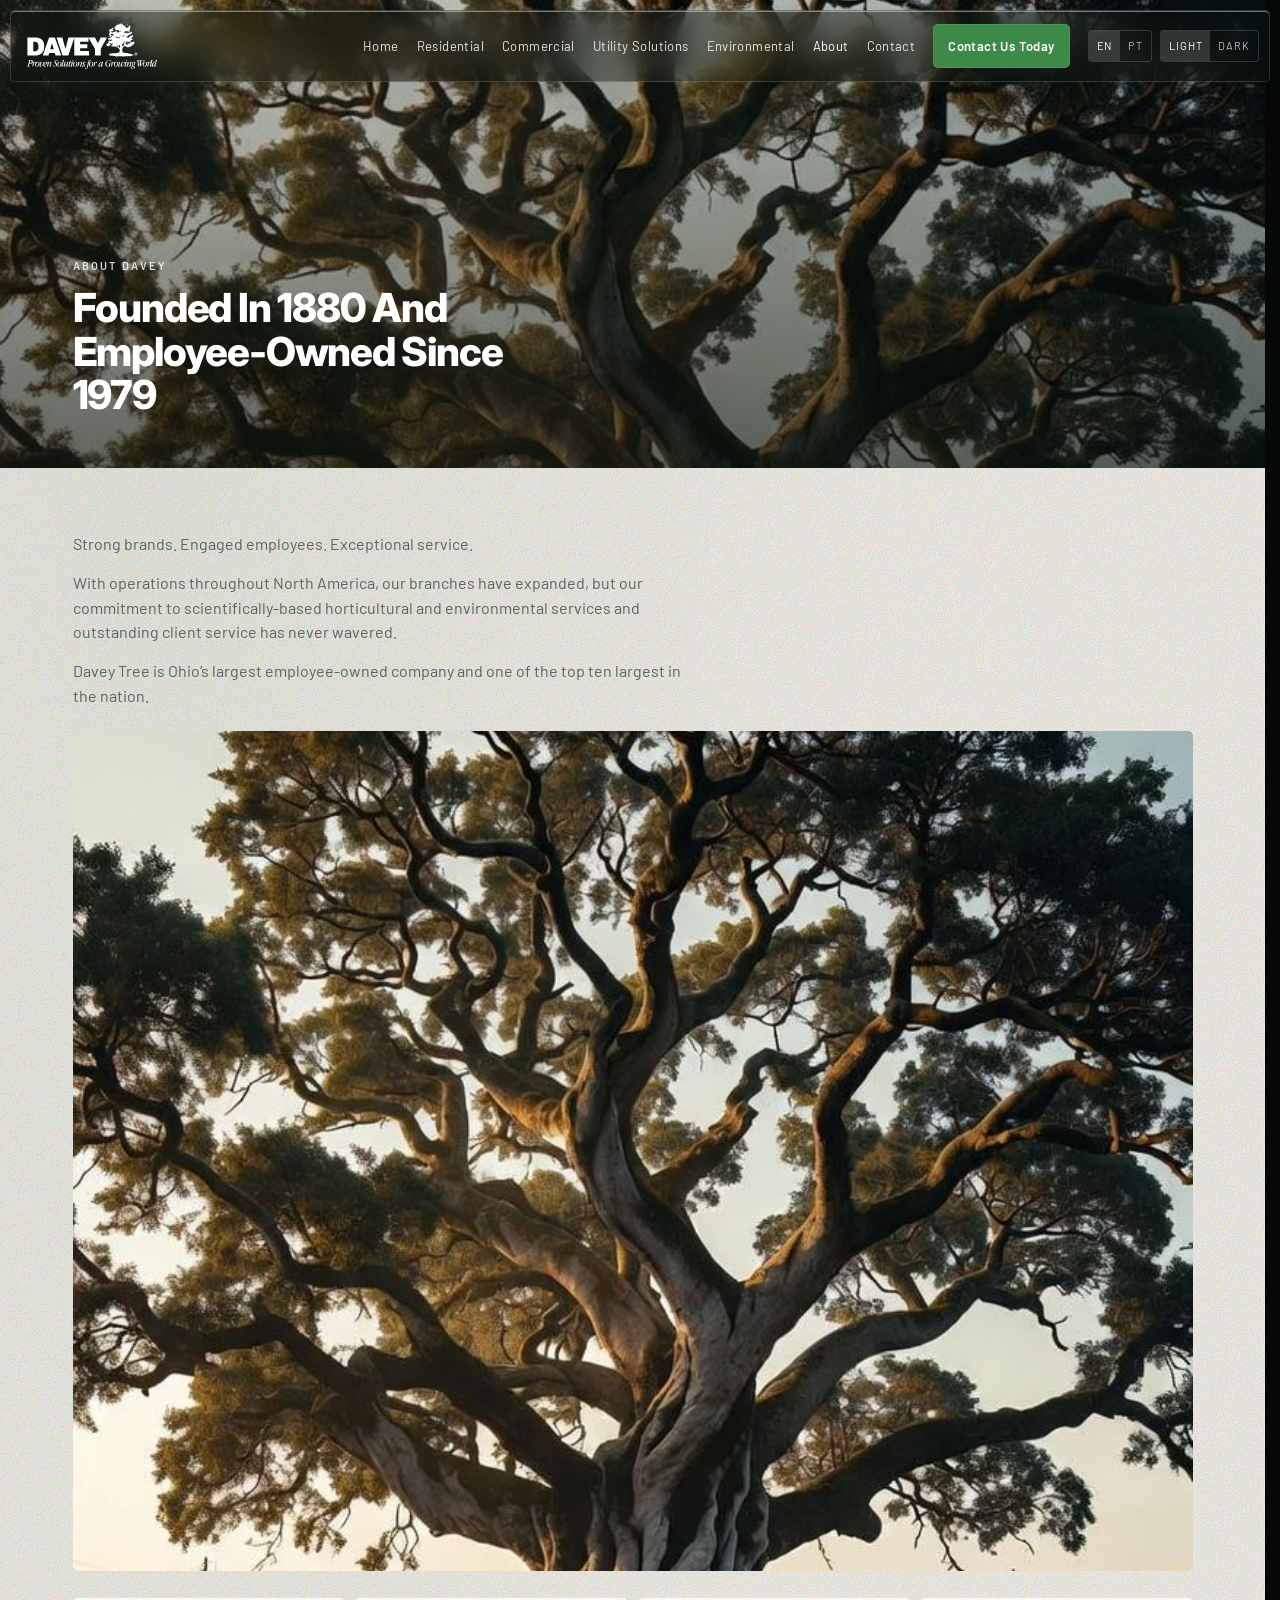
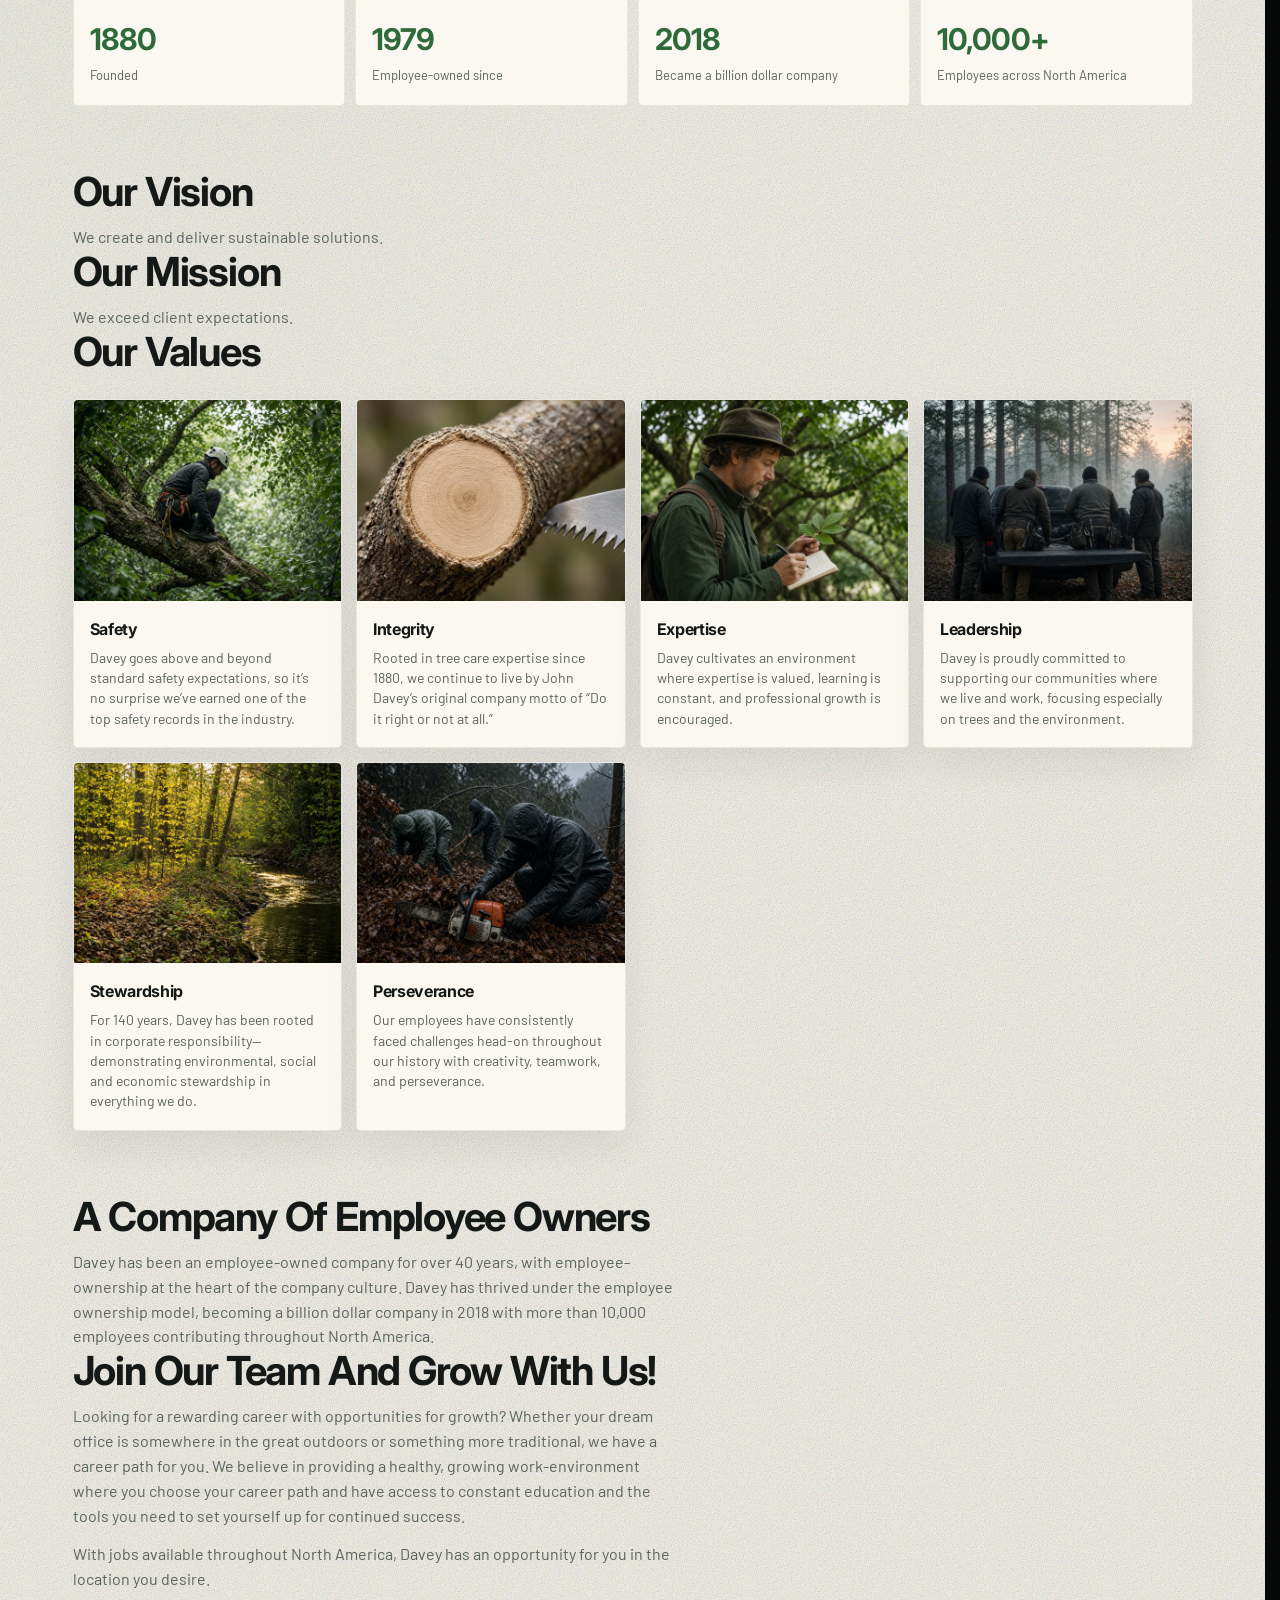
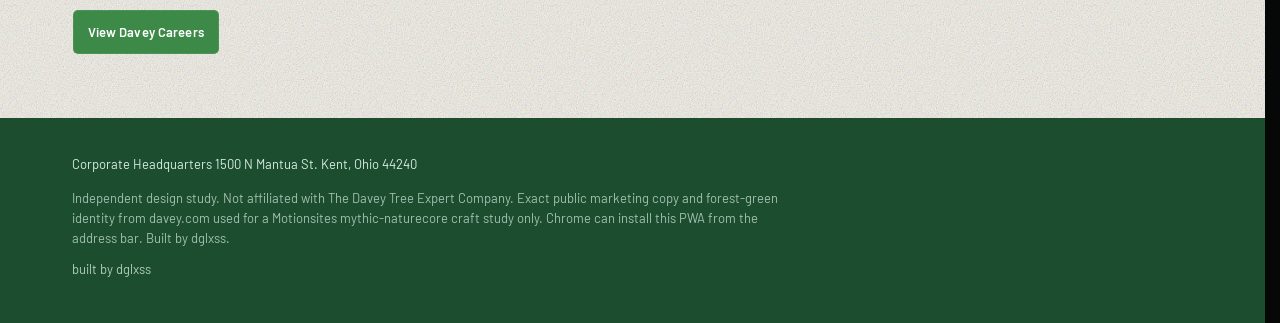
==== commit 5f1ccfff: "feat: wire Imagine harvest onto utility, environmental, about, and contact Replace the remaining gen" ====
--- a/about/index.html
+++ b/about/index.html
@@ -59,7 +59,7 @@
       <button class="menu-btn" type="button" aria-expanded="false" aria-controls="navLinks" data-i18n="nav.menu">Menu</button>
     </div>
   </header>
-  <section class="page-hero" style="--hero-plate: url('/images/plates/hero-about.jpg')">
+  <section class="page-hero" id="heritage" style="--hero-plate: url('/images/plates/about-heritage.jpg')">
     <div class="page-hero-bg" aria-hidden="true"></div>
     <div class="page-hero-inner">
       <p class="eyebrow">About Davey</p>
@@ -71,6 +71,9 @@
       <p>Strong brands. Engaged employees. Exceptional service.</p>
       <p>With operations throughout North America, our branches have expanded, but our commitment to scientifically-based horticultural and environmental services and outstanding client service has never wavered.</p>
       <p>Davey Tree is Ohio’s largest employee-owned company and one of the top ten largest in the nation.</p>
+      <figure class="heritage-plate">
+        <img src="/images/plates/about-heritage.jpg" alt="A heritage canopy of mature trees over open grounds" />
+      </figure>
       <div class="stats">
         <div class="stat"><b>1880</b><span>Founded</span></div>
         <div class="stat"><b>1979</b><span>Employee-owned since</span></div>
--- a/css/app.css
+++ b/css/app.css
@@ -235,7 +235,7 @@
   transform-origin: center;
   background:
     #102016
-    center 46% / cover no-repeat
+    center 32% / cover no-repeat
     url('/images/hero.jpg');
   filter: saturate(1.12) contrast(1.04) brightness(1.05);
   backface-visibility: hidden;
@@ -394,14 +394,17 @@
 .card-plate,
 .card-hero img,
 .service-links img,
-.contact-plate img {
+.contact-plate img,
+.heritage-plate img {
   display: block;
   width: 100%;
   object-fit: cover;
 }
 .card-plate,
 .card-hero img {
-  height: 188px;
+  height: auto;
+  aspect-ratio: 4 / 3;
+  object-position: center 30%;
 }
 .card-hero { display: block; text-decoration: none; color: inherit; }
 .card-copy { padding: 16px 16px 18px; }
@@ -527,7 +530,7 @@
   inset: 0;
   background:
     linear-gradient(180deg, rgba(4, 12, 8, 0.16), rgba(4, 12, 8, 0.62)) center / cover no-repeat,
-    var(--hero-plate, url('/images/hero.jpg')) center / cover no-repeat;
+    var(--hero-plate, url('/images/hero.jpg')) center 32% / cover no-repeat;
 }
 .page-hero-inner {
   position: relative;
@@ -582,15 +585,20 @@
   --glass-border: rgba(255, 255, 255, 0.16);
 }
 
-.contact-plate {
+.contact-plate,
+.heritage-plate {
   margin: 0;
   border-radius: var(--r);
   overflow: hidden;
   min-height: 280px;
 }
-.contact-plate img {
+.heritage-plate { margin: 22px 0 4px; }
+.contact-plate img,
+.heritage-plate img {
   height: 100%;
   min-height: 320px;
+  aspect-ratio: 4 / 3;
+  object-position: center 30%;
 }
 
 @media (min-width: 821px) {
